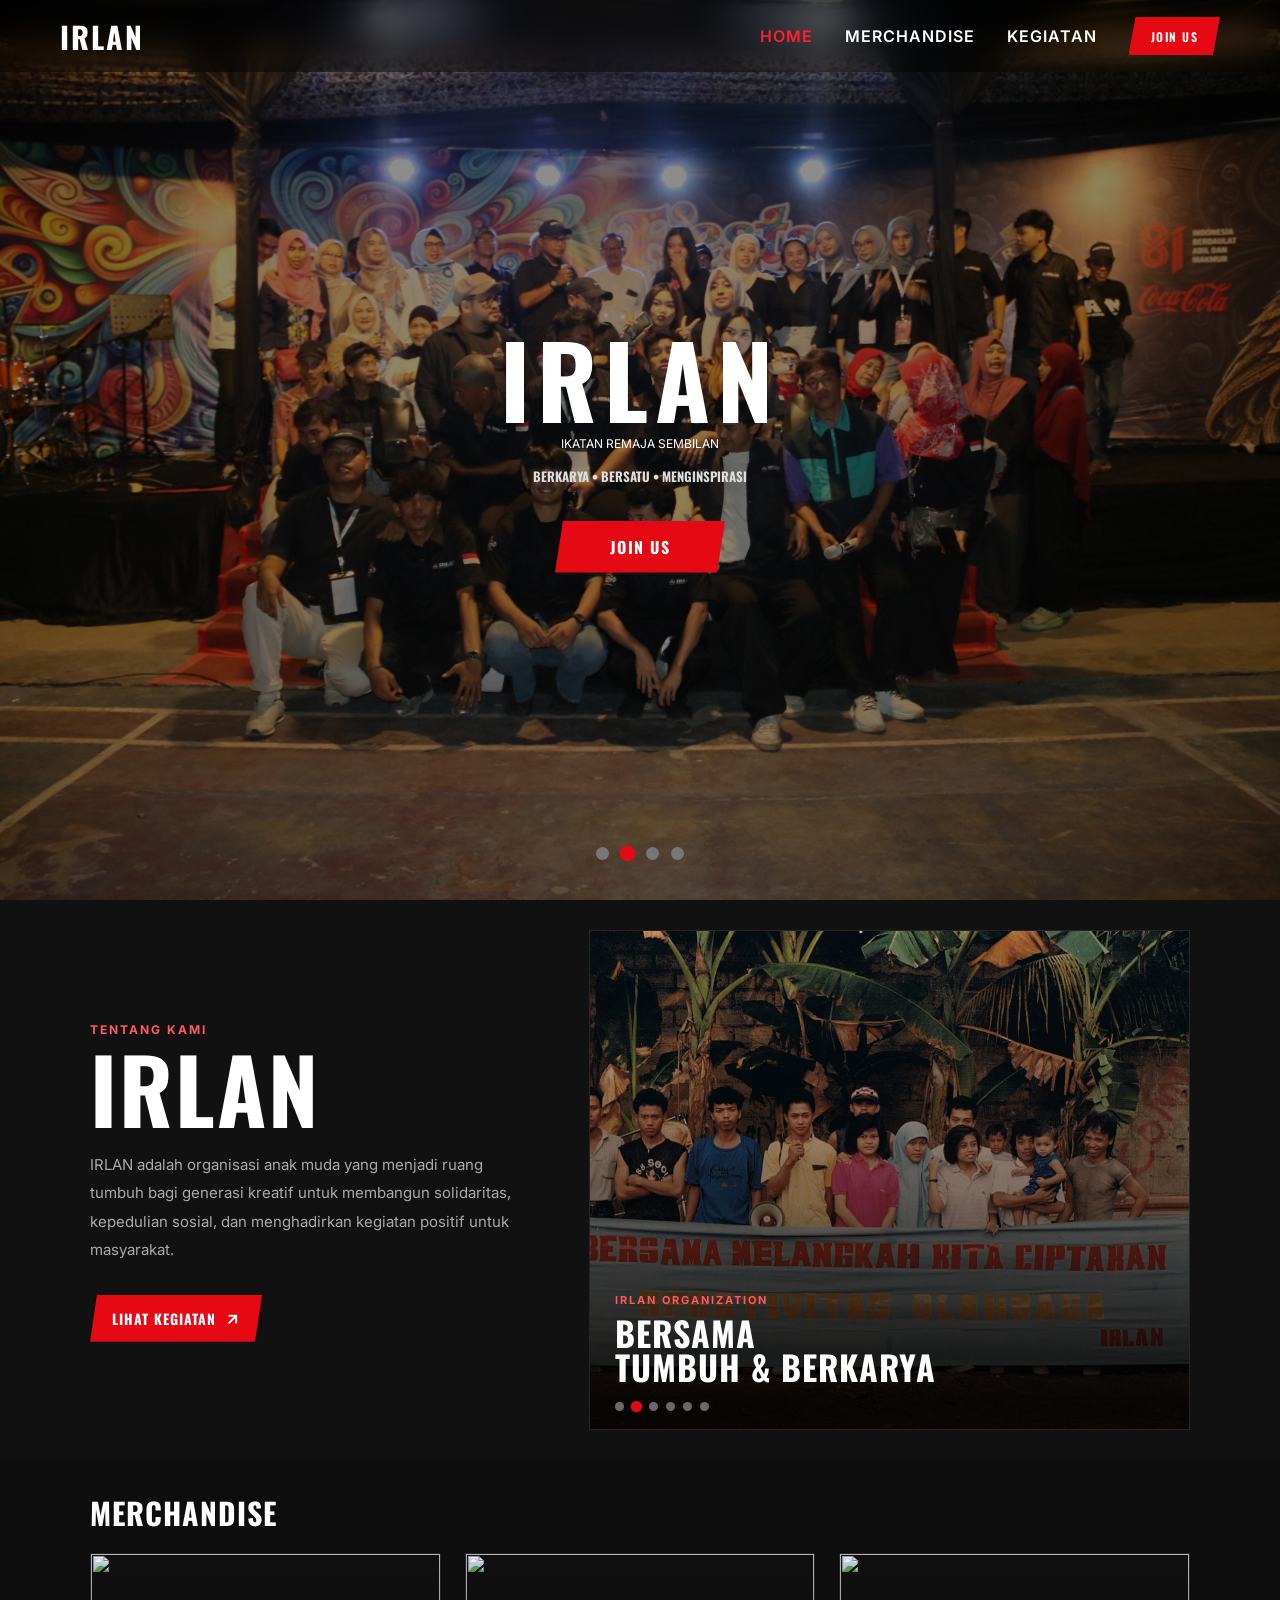
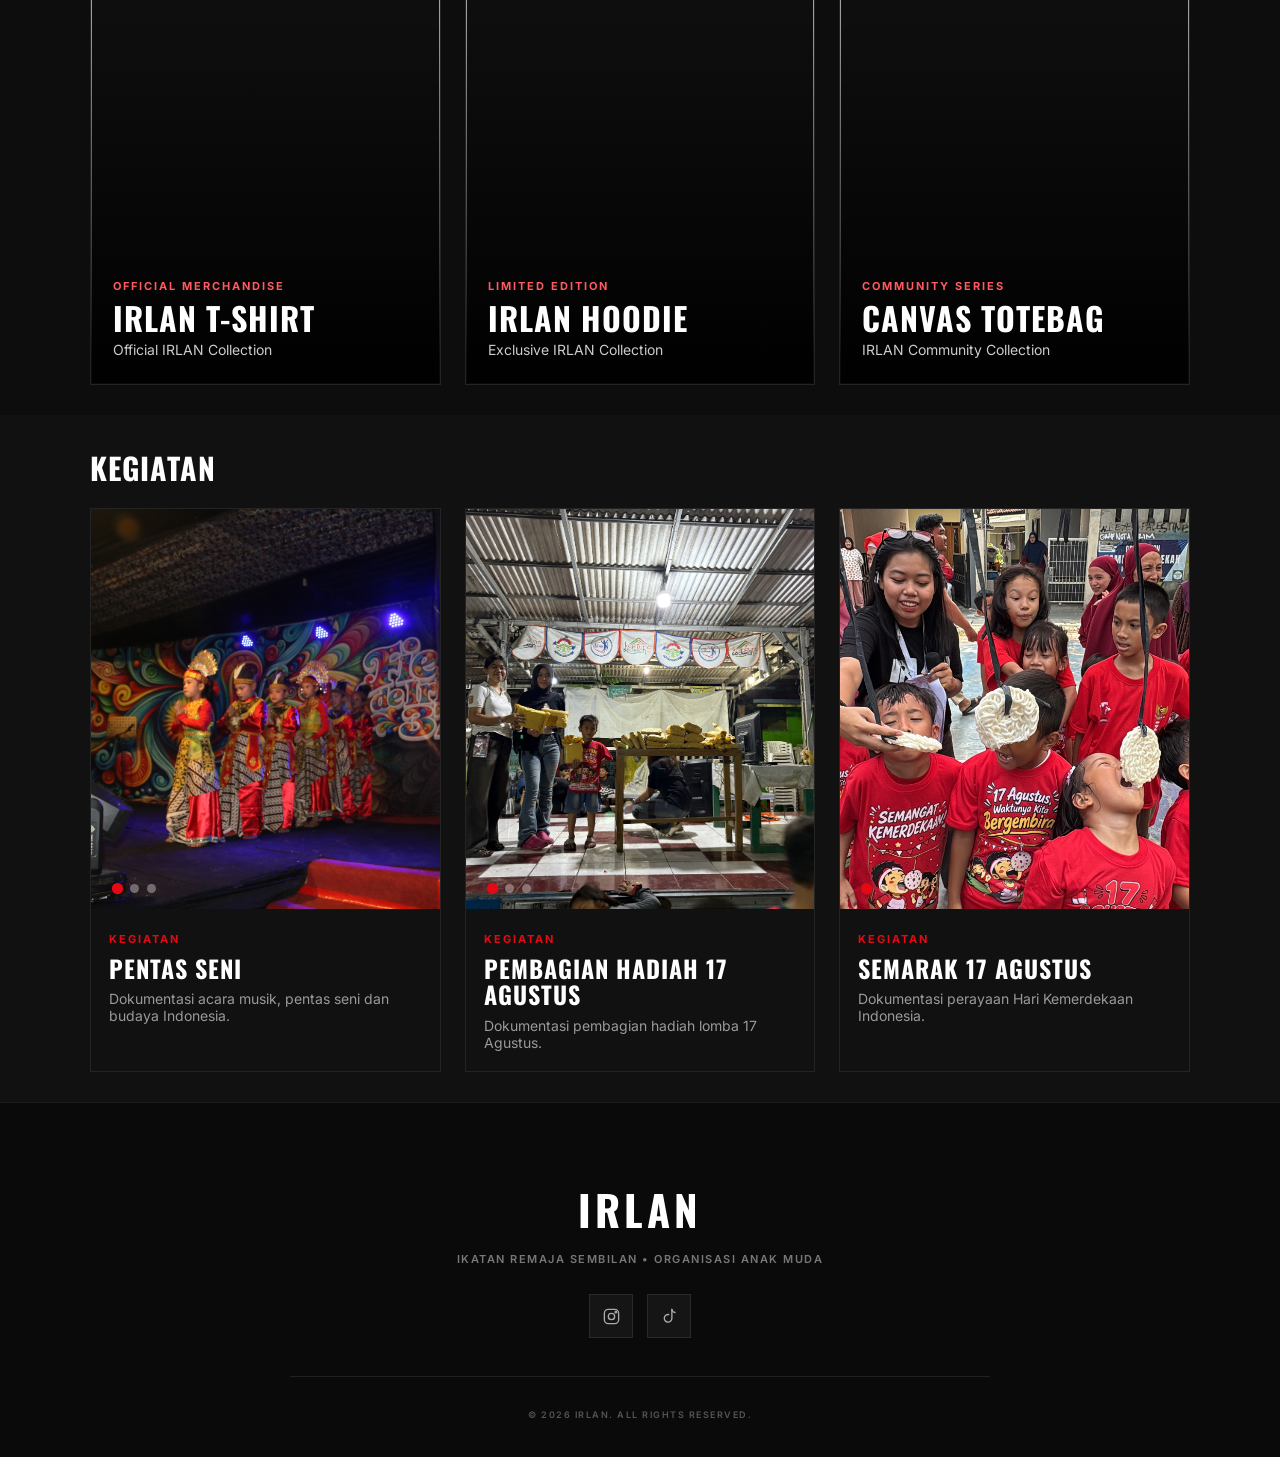
==== activity/index.html @ 1782b171 "html" ====
<!DOCTYPE html>
<html lang="id">

<head>
    <meta charset="UTF-8">
    <meta name="viewport" content="width=device-width, initial-scale=1.0">
    <title>IRLAN | Ikatan Remaja Sembilan</title>
    <link
        href="https://fonts.googleapis.com/css2?family=Oswald:wght@400;500;600;700&family=Inter:wght@300;400;500;600&display=swap"
        rel="stylesheet">
    <link rel="stylesheet" href="https://irlan-organization.github.io/org/assets/css/style.css">
</head>

<body>

    <header>
        <nav class="nav">
            <h2 class="logo">IRLAN</h2>
            <ul class="menu" id="menu">
                <li><a href="https://irlan-organization.github.io/org/home/" id="active">HOME</a></li>
                <li><a href="#merchandise">MERCHANDISE</a></li>
                <li><a href="https://irlan-organization.github.io/org/activity/">KEGIATAN</a></li>
                <li class="nav-join">
                    <a href="https://irlan-organization.github.io/org/form/">JOIN US</a>
                </li>
            </ul>
            <button class="hamburger" id="hamburger" aria-label="Menu">
                ☰
            </button>
        </nav>
    </header>

    <!-- HERO -->

    <section class="hero" id="home">
        <div class="slides">
            <div class="slide active"
                style="background-image:url('https://irlan-organization.github.io/org/assets/anggota/IMG_0138.JPG')">
            </div>
            <div class="slide"
                style="background-image:url('https://irlan-organization.github.io/org/assets/anggota/IMG_0139.JPG')">
            </div>
            <div class="slide"
                style="background-image:url('https://irlan-organization.github.io/org/assets/anggota/IMG_0140.JPG')">
            </div>
            <div class="slide"
                style="background-image:url('https://irlan-organization.github.io/org/assets/anggota/IMG_0142.JPG')">
            </div>
        </div>

        <div class="hero-overlay">
            <h1>IRLAN</h1>
            <span class="badge">IKATAN REMAJA SEMBILAN</span>
            <p>
                BERKARYA • BERSATU • MENGINSPIRASI
            </p>
            <a href="https://irlan-organization.github.io/org/form/" class="btn">
                JOIN US
            </a>
            <div class="dots">
                <span class="dot active"></span>
                <span class="dot"></span>
                <span class="dot"></span>
                <span class="dot"></span>
            </div>
        </div>
    </section>

    <!-- ABOUT -->

    <section class="about">
        <div class="container about-grid">
            <!-- TEXT -->
            <div class="about-text">
                <span class="section-tag">
                    TENTANG KAMI
                </span>
                <h2>
                    IRLAN
                </h2>
                <p>
                    IRLAN adalah organisasi anak muda yang menjadi ruang tumbuh
                    bagi generasi kreatif untuk membangun solidaritas,
                    kepedulian sosial, dan menghadirkan kegiatan positif
                    untuk masyarakat.
                </p>
                <a href="#activity" class="about-btn">
                    LIHAT KEGIATAN
                    <span>↗</span>
                </a>
            </div>

            <!-- FOTO -->
            <div class="about-slider">
                <img src="https://irlan-organization.github.io/org/assets/anggota/34.jpg" class="about-photo active">
                <img src="https://irlan-organization.github.io/org/assets/anggota/70.JPG" class="about-photo">
                <img src="https://irlan-organization.github.io/org/assets/anggota/37.JPG" class="about-photo">
                <img src="https://irlan-organization.github.io/org/assets/anggota/111.JPG" class="about-photo">
                <img src="https://irlan-organization.github.io/org/assets/anggota/15.JPG" class="about-photo">
                <img src="https://irlan-organization.github.io/org/assets/anggota/7.JPG" class="about-photo">
                <div class="about-overlay"></div>
                <div class="about-info">
                    <span>
                        IRLAN ORGANIZATION
                    </span>
                    <h3>
                        Bersama<br>
                        Tumbuh & Berkarya
                    </h3>
                </div>
                <div class="about-dots">
                    <span class="about-dot active"></span>
                    <span class="about-dot"></span>
                    <span class="about-dot"></span>
                    <span class="about-dot"></span>
                    <span class="about-dot"></span>
                    <span class="about-dot"></span>
                </div>
            </div>
        </div>
    </section>

    <!-- MERCHANDISE -->

    <section class="merchandise" id="merchandise">
        <div class="container">
            <h2>Merchandise</h2>
            <div class="merch-grid">
                <!-- T-SHIRT -->
                <div class="merch-card">
                    <div class="merch-image">
                        <img src="assets/merchandise/HARDCORE TODAY 001 (T-SHIRT).jpg">
                        <div class="merch-overlay"></div>
                        <div class="merch-info">
                            <span>OFFICIAL MERCHANDISE</span>
                            <h3>IRLAN T-Shirt</h3>
                            <p>Official IRLAN Collection</p>
                        </div>
                    </div>
                </div>

                <!-- HOODIE -->
                <div class="merch-card">
                    <div class="merch-image">
                        <img src="assets/merch2.jpg">
                        <div class="merch-overlay"></div>
                        <div class="merch-info">
                            <span>LIMITED EDITION</span>
                            <h3>IRLAN Hoodie</h3>
                            <p>Exclusive IRLAN Collection</p>
                        </div>
                    </div>
                </div>

                <!-- TOTEBAG -->
                <div class="merch-card">
                    <div class="merch-image">
                        <img src="assets/merch3.jpg">
                        <div class="merch-overlay"></div>
                        <div class="merch-info">
                            <span>COMMUNITY SERIES</span>
                            <h3>Canvas Totebag</h3>
                            <p>IRLAN Community Collection</p>
                        </div>
                    </div>
                </div>
            </div>
        </div>
    </section>

    <!-- KEGIATAN -->

    <section id="activity" class="activity">
        <div class="container">
            <h2>Kegiatan</h2>
            <div class="cards">
                <!-- PENTAS SENI -->
                <div class="activity-card activity-item">
                    <div class="activity-slider">
                        <img src="https://irlan-organization.github.io/org/assets/kegiatan/pentas-seni/IMG_0026.JPG"
                            class="activity-photo active">
                        <img src="https://irlan-organization.github.io/org/assets/kegiatan/pentas-seni/IMG_0032.JPG"
                            class="activity-photo" loading="lazy">
                        <img src="https://irlan-organization.github.io/org/assets/kegiatan/pentas-seni/IMG_0035.JPG"
                            class="activity-photo" loading="lazy">
                        <div class="activity-dots">
                            <span class="activity-dot active"></span>
                            <span class="activity-dot"></span>
                            <span class="activity-dot"></span>
                        </div>
                    </div>

                    <!-- INFO DI LUAR ACTIVITY-SLIDER -->
                    <div class="activity-info">
                        <span class="activity-category">KEGIATAN</span>
                        <h3>Pentas Seni</h3>
                        <p>Dokumentasi acara musik, pentas seni dan budaya Indonesia.</p>
                    </div>
                </div>


                <!-- PEMBAGIAN HADIAH 17 AGUSTUS -->
                <div class="activity-card activity-item">
                    <div class="activity-slider">
                        <img src="https://irlan-organization.github.io/org/assets/kegiatan/17-agustus/IMG_1781.JPG"
                            class="activity-photo active">
                        <img src="https://irlan-organization.github.io/org/assets/kegiatan/17-agustus/IMG_1794.JPG"
                            class="activity-photo" loading="lazy">
                        <img src="https://irlan-organization.github.io/org/assets/kegiatan/17-agustus/IMG_1793.JPG"
                            class="activity-photo" loading="lazy">
                        <div class="activity-dots">
                            <span class="activity-dot active"></span>
                            <span class="activity-dot"></span>
                            <span class="activity-dot"></span>
                        </div>
                    </div>

                    <!-- INFO DI LUAR ACTIVITY-SLIDER -->
                    <div class="activity-info">
                        <span class="activity-category">KEGIATAN</span>
                        <h3>Pembagian Hadiah 17 Agustus</h3>
                        <p>Dokumentasi pembagian hadiah lomba 17 Agustus.</p>
                    </div>
                </div>


                <!-- SEMARAK 17 AGUSTUS -->
                <div class="activity-card activity-item">
                    <div class="activity-slider">
                        <img src="https://irlan-organization.github.io/org/assets/kegiatan/17-agustus/IMG_1621.JPG"
                            class="activity-photo active">
                        <img src="https://irlan-organization.github.io/org/assets/kegiatan/17-agustus/IMG_1635.JPG"
                            class="activity-photo" loading="lazy">
                        <img src="https://irlan-organization.github.io/org/assets/kegiatan/17-agustus/IMG_1679.JPG"
                            class="activity-photo" loading="lazy">
                        <div class="activity-dots">
                            <span class="activity-dot active"></span>
                            <span class="activity-dot"></span>
                            <span class="activity-dot"></span>
                        </div>
                    </div>

                    <!-- INFO DI LUAR ACTIVITY-SLIDER -->
                    <div class="activity-info">
                        <span class="activity-category">KEGIATAN</span>
                        <h3>Semarak 17 Agustus</h3>
                        <p>Dokumentasi perayaan Hari Kemerdekaan Indonesia.</p>
                    </div>
                </div>
            </div>
        </div>
    </section>

    <footer class="site-footer">
        <div class="footer-content">
            <h2>IRLAN</h2>
            <p>
                IKATAN REMAJA SEMBILAN • ORGANISASI ANAK MUDA
            </p>
            <div class="social-links">
                <a href="https://instagram.com/irlan09_" target="_blank" rel="noopener noreferrer"
                    aria-label="Instagram IRLAN">
                    <svg viewBox="0 0 24 24" aria-hidden="true">
                        <rect x="3" y="3" width="18" height="18" rx="5"></rect>
                        <circle cx="12" cy="12" r="4"></circle>
                        <circle cx="17.5" cy="6.5" r="1"></circle>
                    </svg>
                </a>
                <a href="https://tiktok.com/@USERNAME_IRLAN" target="_blank" rel="noopener noreferrer"
                    aria-label="TikTok IRLAN">
                    <svg viewBox="0 0 24 24" aria-hidden="true">
                        <path d="M15 3v11.2a4.8 4.8 0 1 1-4-4.7"></path>
                        <path d="M15 3c.5 2.3 2 3.8 4 4"></path>
                    </svg>
                </a>
            </div>
            <div class="footer-line"></div>
            <small>
                © 2026 IRLAN. ALL RIGHTS RESERVED.
            </small>
        </div>
    </footer>

    <script src="https://irlan-organization.github.io/org/assets/js/script.js"></script>

</body>

</html>
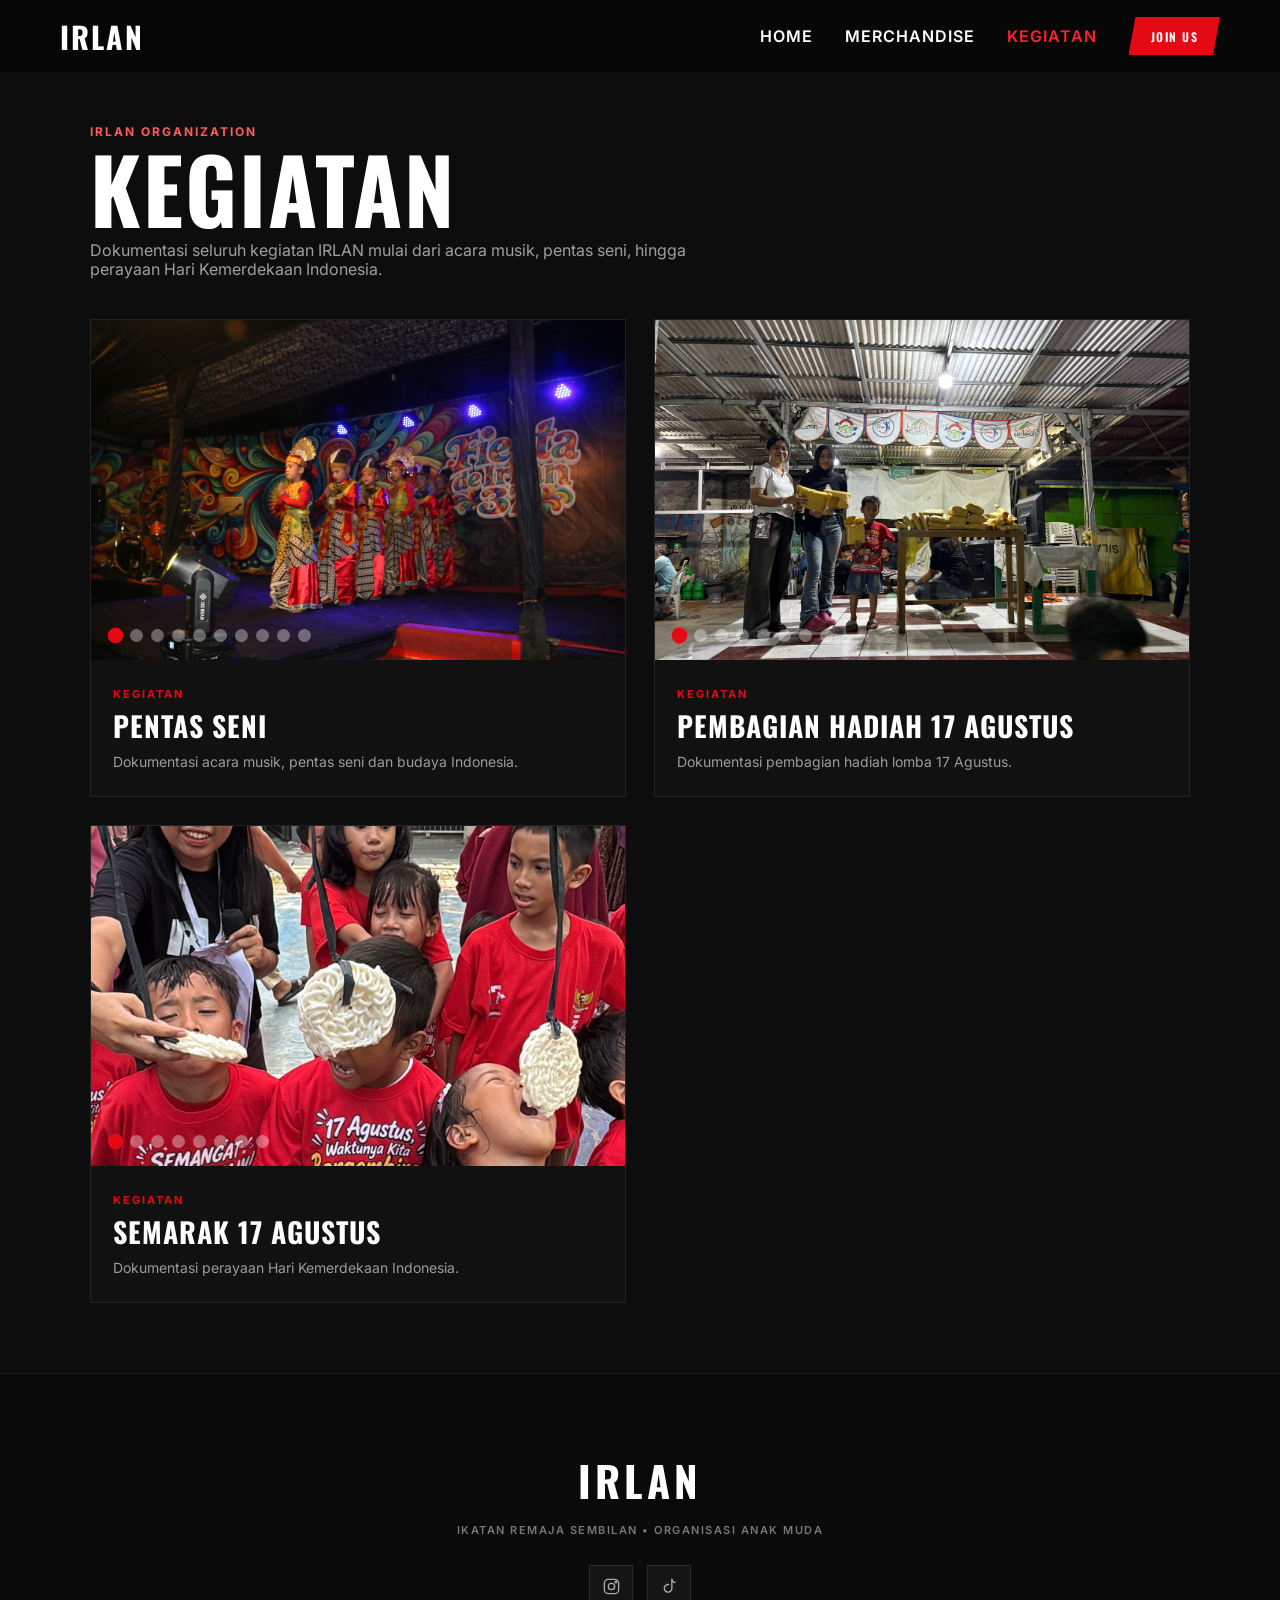
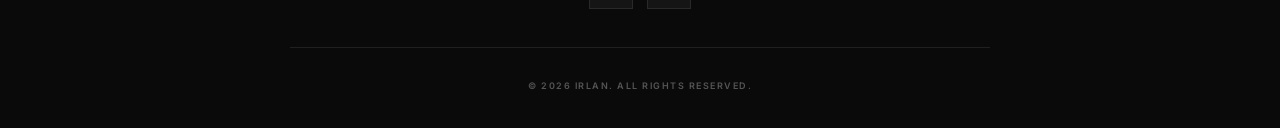
==== commit 66c25e2e: "act" ====
--- a/activity/index.html
+++ b/activity/index.html
@@ -8,7 +8,7 @@
     <link
         href="https://fonts.googleapis.com/css2?family=Oswald:wght@400;500;600;700&family=Inter:wght@300;400;500;600&display=swap"
         rel="stylesheet">
-    <link rel="stylesheet" href="https://irlan-organization.github.io/org/assets/css/style.css">
+    <link rel="stylesheet" href="https://irlan-organization.github.io/org/activity/css/style.css">
 </head>
 
 <body>
@@ -17,9 +17,9 @@
         <nav class="nav">
             <h2 class="logo">IRLAN</h2>
             <ul class="menu" id="menu">
-                <li><a href="https://irlan-organization.github.io/org/home/" id="active">HOME</a></li>
+                <li><a href="https://irlan-organization.github.io/org/home/">HOME</a></li>
                 <li><a href="#merchandise">MERCHANDISE</a></li>
-                <li><a href="https://irlan-organization.github.io/org/activity/">KEGIATAN</a></li>
+                <li><a href="https://irlan-organization.github.io/org/activity/" id="active">KEGIATAN</a></li>
                 <li class="nav-join">
                     <a href="https://irlan-organization.github.io/org/form/">JOIN US</a>
                 </li>
@@ -30,152 +30,17 @@
         </nav>
     </header>
 
-    <!-- HERO -->
-
-    <section class="hero" id="home">
-        <div class="slides">
-            <div class="slide active"
-                style="background-image:url('https://irlan-organization.github.io/org/assets/anggota/IMG_0138.JPG')">
+    <section class="activity-page">
+        <div class="container">
+            <div class="page-title">
+                <span>IRLAN ORGANIZATION</span>
+                <h1>KEGIATAN</h1>
+                <p>Dokumentasi seluruh kegiatan IRLAN mulai dari acara musik, pentas seni, hingga perayaan Hari
+                    Kemerdekaan Indonesia.</p>
             </div>
-            <div class="slide"
-                style="background-image:url('https://irlan-organization.github.io/org/assets/anggota/IMG_0139.JPG')">
-            </div>
-            <div class="slide"
-                style="background-image:url('https://irlan-organization.github.io/org/assets/anggota/IMG_0140.JPG')">
-            </div>
-            <div class="slide"
-                style="background-image:url('https://irlan-organization.github.io/org/assets/anggota/IMG_0142.JPG')">
-            </div>
-        </div>
-
-        <div class="hero-overlay">
-            <h1>IRLAN</h1>
-            <span class="badge">IKATAN REMAJA SEMBILAN</span>
-            <p>
-                BERKARYA • BERSATU • MENGINSPIRASI
-            </p>
-            <a href="https://irlan-organization.github.io/org/form/" class="btn">
-                JOIN US
-            </a>
-            <div class="dots">
-                <span class="dot active"></span>
-                <span class="dot"></span>
-                <span class="dot"></span>
-                <span class="dot"></span>
-            </div>
-        </div>
-    </section>
-
-    <!-- ABOUT -->
-
-    <section class="about">
-        <div class="container about-grid">
-            <!-- TEXT -->
-            <div class="about-text">
-                <span class="section-tag">
-                    TENTANG KAMI
-                </span>
-                <h2>
-                    IRLAN
-                </h2>
-                <p>
-                    IRLAN adalah organisasi anak muda yang menjadi ruang tumbuh
-                    bagi generasi kreatif untuk membangun solidaritas,
-                    kepedulian sosial, dan menghadirkan kegiatan positif
-                    untuk masyarakat.
-                </p>
-                <a href="#activity" class="about-btn">
-                    LIHAT KEGIATAN
-                    <span>↗</span>
-                </a>
-            </div>
-
-            <!-- FOTO -->
-            <div class="about-slider">
-                <img src="https://irlan-organization.github.io/org/assets/anggota/34.jpg" class="about-photo active">
-                <img src="https://irlan-organization.github.io/org/assets/anggota/70.JPG" class="about-photo">
-                <img src="https://irlan-organization.github.io/org/assets/anggota/37.JPG" class="about-photo">
-                <img src="https://irlan-organization.github.io/org/assets/anggota/111.JPG" class="about-photo">
-                <img src="https://irlan-organization.github.io/org/assets/anggota/15.JPG" class="about-photo">
-                <img src="https://irlan-organization.github.io/org/assets/anggota/7.JPG" class="about-photo">
-                <div class="about-overlay"></div>
-                <div class="about-info">
-                    <span>
-                        IRLAN ORGANIZATION
-                    </span>
-                    <h3>
-                        Bersama<br>
-                        Tumbuh & Berkarya
-                    </h3>
-                </div>
-                <div class="about-dots">
-                    <span class="about-dot active"></span>
-                    <span class="about-dot"></span>
-                    <span class="about-dot"></span>
-                    <span class="about-dot"></span>
-                    <span class="about-dot"></span>
-                    <span class="about-dot"></span>
-                </div>
-            </div>
-        </div>
-    </section>
-
-    <!-- MERCHANDISE -->
-
-    <section class="merchandise" id="merchandise">
-        <div class="container">
-            <h2>Merchandise</h2>
-            <div class="merch-grid">
-                <!-- T-SHIRT -->
-                <div class="merch-card">
-                    <div class="merch-image">
-                        <img src="assets/merchandise/HARDCORE TODAY 001 (T-SHIRT).jpg">
-                        <div class="merch-overlay"></div>
-                        <div class="merch-info">
-                            <span>OFFICIAL MERCHANDISE</span>
-                            <h3>IRLAN T-Shirt</h3>
-                            <p>Official IRLAN Collection</p>
-                        </div>
-                    </div>
-                </div>
-
-                <!-- HOODIE -->
-                <div class="merch-card">
-                    <div class="merch-image">
-                        <img src="assets/merch2.jpg">
-                        <div class="merch-overlay"></div>
-                        <div class="merch-info">
-                            <span>LIMITED EDITION</span>
-                            <h3>IRLAN Hoodie</h3>
-                            <p>Exclusive IRLAN Collection</p>
-                        </div>
-                    </div>
-                </div>
-
-                <!-- TOTEBAG -->
-                <div class="merch-card">
-                    <div class="merch-image">
-                        <img src="assets/merch3.jpg">
-                        <div class="merch-overlay"></div>
-                        <div class="merch-info">
-                            <span>COMMUNITY SERIES</span>
-                            <h3>Canvas Totebag</h3>
-                            <p>IRLAN Community Collection</p>
-                        </div>
-                    </div>
-                </div>
-            </div>
-        </div>
-    </section>
-
-    <!-- KEGIATAN -->
-
-    <section id="activity" class="activity">
-        <div class="container">
-            <h2>Kegiatan</h2>
-            <div class="cards">
+            <div class="activity-grid">
                 <!-- PENTAS SENI -->
-                <div class="activity-card activity-item">
+                <article class="activity-card">
                     <div class="activity-slider">
                         <img src="https://irlan-organization.github.io/org/assets/kegiatan/pentas-seni/IMG_0026.JPG"
                             class="activity-photo active">
@@ -183,24 +48,42 @@
                             class="activity-photo" loading="lazy">
                         <img src="https://irlan-organization.github.io/org/assets/kegiatan/pentas-seni/IMG_0035.JPG"
                             class="activity-photo" loading="lazy">
+                        <img src="https://irlan-organization.github.io/org/assets/kegiatan/pentas-seni/IMG_0037.JPG"
+                            class="activity-photo" loading="lazy">
+                        <img src="https://irlan-organization.github.io/org/assets/kegiatan/pentas-seni/IMG_0122.JPG"
+                            class="activity-photo" loading="lazy">
+                        <img src="https://irlan-organization.github.io/org/assets/kegiatan/pentas-seni/IMG_0046.JPG"
+                            class="activity-photo" loading="lazy">
+                        <img src="https://irlan-organization.github.io/org/assets/kegiatan/pentas-seni/IMG_0073.JPG"
+                            class="activity-photo" loading="lazy">
+                        <img src="https://irlan-organization.github.io/org/assets/kegiatan/pentas-seni/IMG_0135.JPG"
+                            class="activity-photo" loading="lazy">
+                        <img src="https://irlan-organization.github.io/org/assets/kegiatan/pentas-seni/IMG_0169.JPG"
+                            class="activity-photo" loading="lazy">
+                        <img src="https://irlan-organization.github.io/org/assets/kegiatan/pentas-seni/IMG_0173.JPG"
+                            class="activity-photo" loading="lazy">
                         <div class="activity-dots">
                             <span class="activity-dot active"></span>
                             <span class="activity-dot"></span>
                             <span class="activity-dot"></span>
+                            <span class="activity-dot"></span>
+                            <span class="activity-dot"></span>
+                            <span class="activity-dot"></span>
+                            <span class="activity-dot"></span>
+                            <span class="activity-dot"></span>
+                            <span class="activity-dot"></span>
+                            <span class="activity-dot"></span>
                         </div>
                     </div>
-
-                    <!-- INFO DI LUAR ACTIVITY-SLIDER -->
                     <div class="activity-info">
                         <span class="activity-category">KEGIATAN</span>
                         <h3>Pentas Seni</h3>
                         <p>Dokumentasi acara musik, pentas seni dan budaya Indonesia.</p>
                     </div>
-                </div>
+                </article>
 
-
-                <!-- PEMBAGIAN HADIAH 17 AGUSTUS -->
-                <div class="activity-card activity-item">
+                <!-- PEMBAGIAN HADIAH -->
+                <article class="activity-card">
                     <div class="activity-slider">
                         <img src="https://irlan-organization.github.io/org/assets/kegiatan/17-agustus/IMG_1781.JPG"
                             class="activity-photo active">
@@ -208,24 +91,36 @@
                             class="activity-photo" loading="lazy">
                         <img src="https://irlan-organization.github.io/org/assets/kegiatan/17-agustus/IMG_1793.JPG"
                             class="activity-photo" loading="lazy">
+                        <img src="https://irlan-organization.github.io/org/assets/kegiatan/17-agustus/IMG_1810.JPG"
+                            class="activity-photo" loading="lazy">
+                        <img src="https://irlan-organization.github.io/org/assets/kegiatan/17-agustus/IMG_1801.JPG"
+                            class="activity-photo" loading="lazy">
+                        <img src="https://irlan-organization.github.io/org/assets/kegiatan/17-agustus/IMG_1796.JPG"
+                            class="activity-photo" loading="lazy">
+                        <img src="https://irlan-organization.github.io/org/assets/kegiatan/17-agustus/IMG_1812.JPG"
+                            class="activity-photo" loading="lazy">
+                        <img src="https://irlan-organization.github.io/org/assets/kegiatan/17-agustus/IMG_1814.JPG"
+                            class="activity-photo" loading="lazy">
                         <div class="activity-dots">
                             <span class="activity-dot active"></span>
                             <span class="activity-dot"></span>
                             <span class="activity-dot"></span>
+                            <span class="activity-dot"></span>
+                            <span class="activity-dot"></span>
+                            <span class="activity-dot"></span>
+                            <span class="activity-dot"></span>
+                            <span class="activity-dot"></span>
                         </div>
                     </div>
-
-                    <!-- INFO DI LUAR ACTIVITY-SLIDER -->
                     <div class="activity-info">
                         <span class="activity-category">KEGIATAN</span>
                         <h3>Pembagian Hadiah 17 Agustus</h3>
                         <p>Dokumentasi pembagian hadiah lomba 17 Agustus.</p>
                     </div>
-                </div>
+                </article>
 
-
-                <!-- SEMARAK 17 AGUSTUS -->
-                <div class="activity-card activity-item">
+                <!-- SEMARAK -->
+                <article class="activity-card">
                     <div class="activity-slider">
                         <img src="https://irlan-organization.github.io/org/assets/kegiatan/17-agustus/IMG_1621.JPG"
                             class="activity-photo active">
@@ -233,20 +128,33 @@
                             class="activity-photo" loading="lazy">
                         <img src="https://irlan-organization.github.io/org/assets/kegiatan/17-agustus/IMG_1679.JPG"
                             class="activity-photo" loading="lazy">
+                        <img src="https://irlan-organization.github.io/org/assets/kegiatan/17-agustus/IMG_1680.JPG"
+                            class="activity-photo" loading="lazy">
+                        <img src="https://irlan-organization.github.io/org/assets/kegiatan/17-agustus/IMG_1722.JPG"
+                            class="activity-photo" loading="lazy">
+                        <img src="https://irlan-organization.github.io/org/assets/kegiatan/17-agustus/IMG_1727.JPG"
+                            class="activity-photo" loading="lazy">
+                        <img src="https://irlan-organization.github.io/org/assets/kegiatan/17-agustus/IMG_1755.JPG"
+                            class="activity-photo" loading="lazy">
+                        <img src="https://irlan-organization.github.io/org/assets/kegiatan/17-agustus/IMG_1739.JPG"
+                            class="activity-photo" loading="lazy">
                         <div class="activity-dots">
                             <span class="activity-dot active"></span>
                             <span class="activity-dot"></span>
                             <span class="activity-dot"></span>
+                            <span class="activity-dot"></span>
+                            <span class="activity-dot"></span>
+                            <span class="activity-dot"></span>
+                            <span class="activity-dot"></span>
+                            <span class="activity-dot"></span>
                         </div>
                     </div>
-
-                    <!-- INFO DI LUAR ACTIVITY-SLIDER -->
                     <div class="activity-info">
                         <span class="activity-category">KEGIATAN</span>
                         <h3>Semarak 17 Agustus</h3>
                         <p>Dokumentasi perayaan Hari Kemerdekaan Indonesia.</p>
                     </div>
-                </div>
+                </article>
             </div>
         </div>
     </section>
@@ -281,7 +189,7 @@
         </div>
     </footer>
 
-    <script src="https://irlan-organization.github.io/org/assets/js/script.js"></script>
+    <script src="https://irlan-organization.github.io/org/activity/js/script.js"></script>
 
 </body>
 
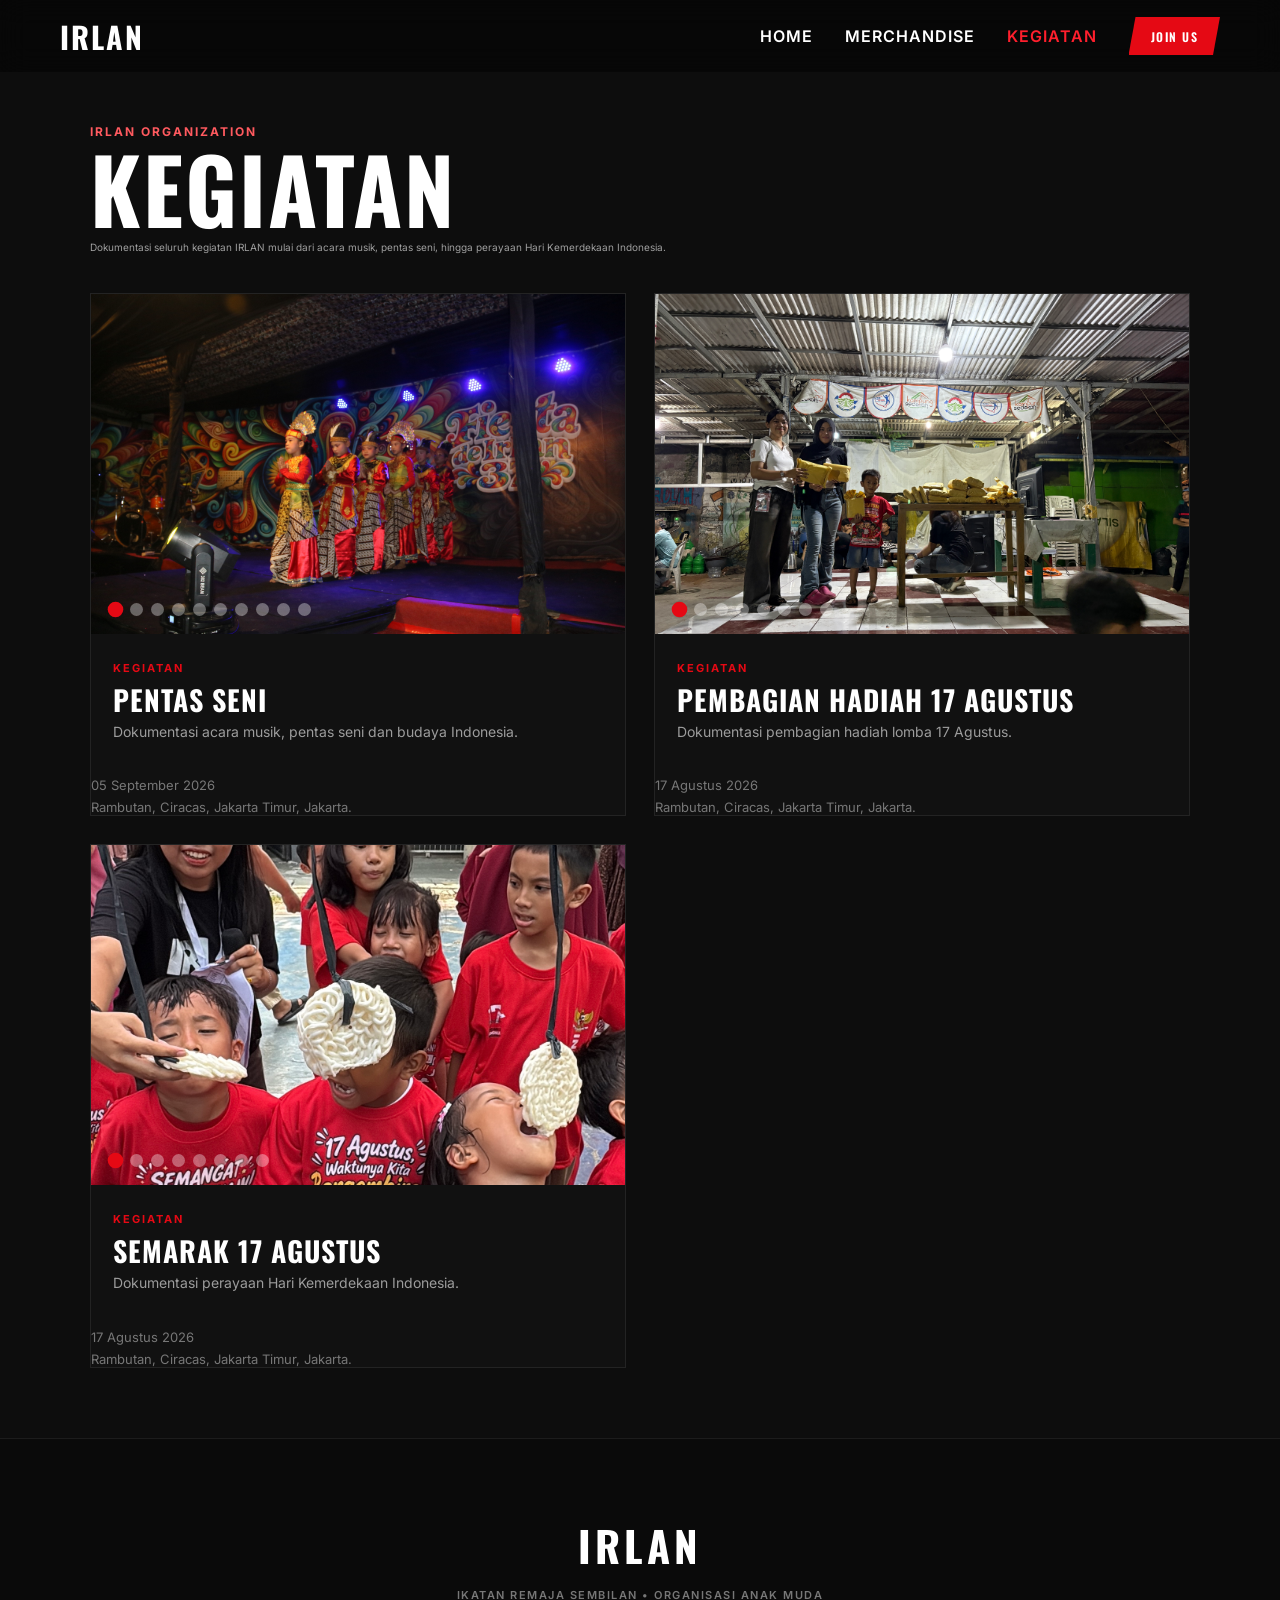
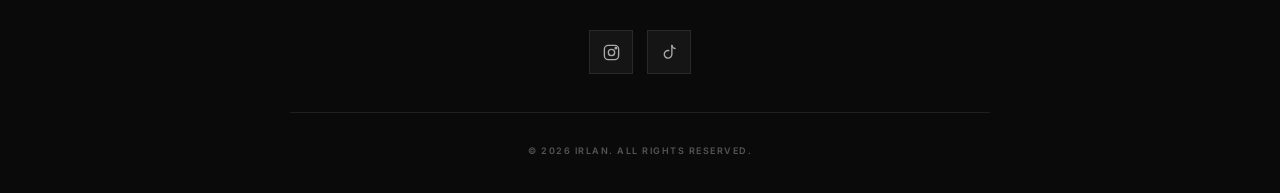
==== commit bf183031: "html" ====
--- a/activity/index.html
+++ b/activity/index.html
@@ -80,6 +80,10 @@
                         <h3>Pentas Seni</h3>
                         <p>Dokumentasi acara musik, pentas seni dan budaya Indonesia.</p>
                     </div>
+                    <div class="activity-meta">
+                        <span>05 September 2026</span>
+                        <span>Rambutan, Ciracas, Jakarta Timur, Jakarta.</span>
+                    </div>
                 </article>
 
                 <!-- PEMBAGIAN HADIAH -->
@@ -117,6 +121,10 @@
                         <h3>Pembagian Hadiah 17 Agustus</h3>
                         <p>Dokumentasi pembagian hadiah lomba 17 Agustus.</p>
                     </div>
+                    <div class="activity-meta">
+                        <span>17 Agustus 2026</span>
+                        <span>Rambutan, Ciracas, Jakarta Timur, Jakarta.</span>
+                    </div>
                 </article>
 
                 <!-- SEMARAK -->
@@ -153,6 +161,10 @@
                         <span class="activity-category">KEGIATAN</span>
                         <h3>Semarak 17 Agustus</h3>
                         <p>Dokumentasi perayaan Hari Kemerdekaan Indonesia.</p>
+                    </div>
+                    <div class="activity-meta">
+                        <span>17 Agustus 2026</span>
+                        <span>Rambutan, Ciracas, Jakarta Timur, Jakarta.</span>
                     </div>
                 </article>
             </div>
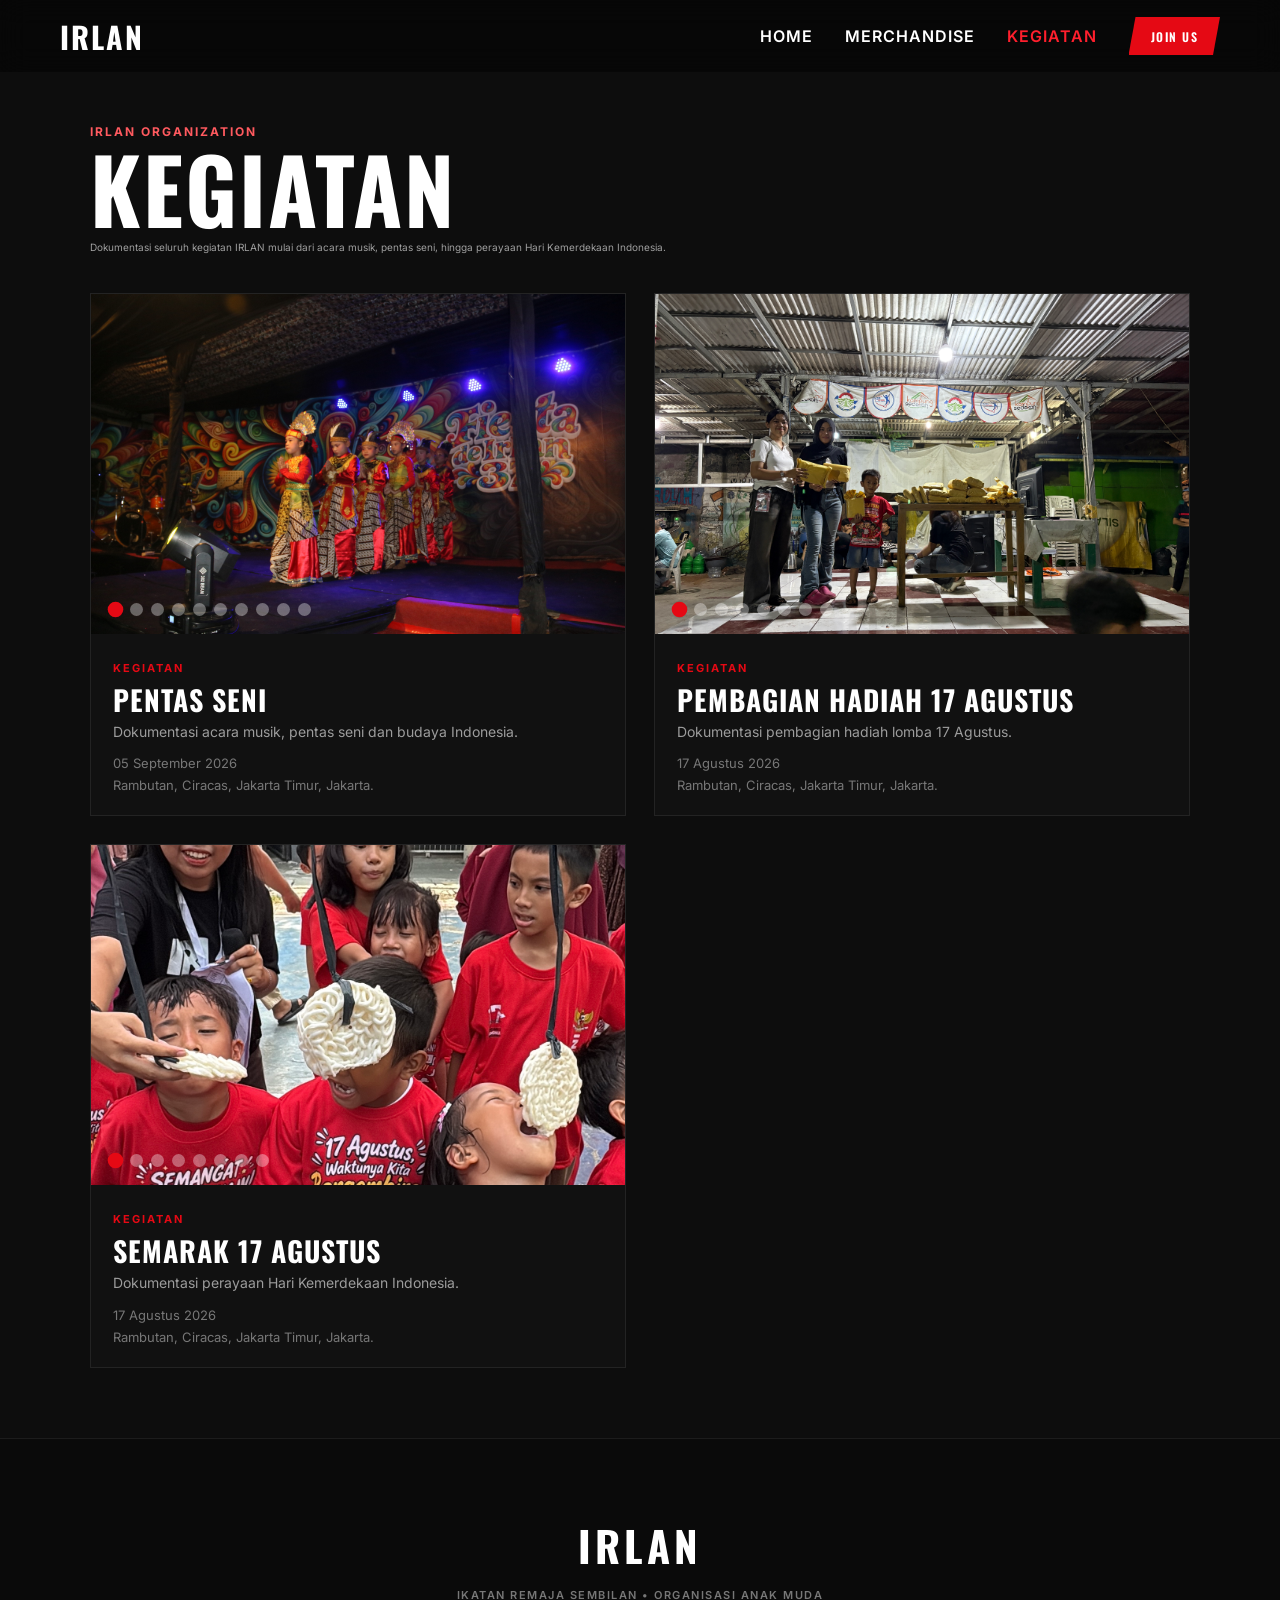
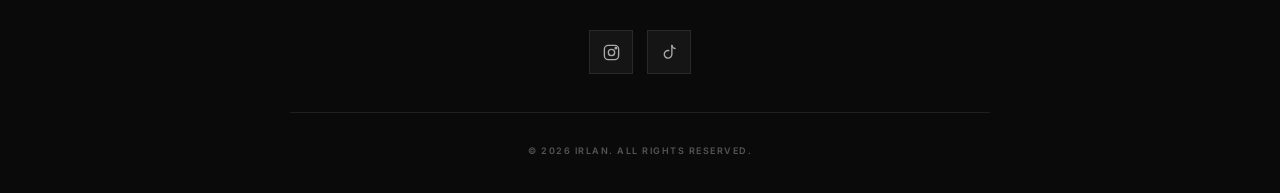
==== commit e0e53d03: "htmlnya" ====
--- a/activity/index.html
+++ b/activity/index.html
@@ -79,10 +79,10 @@
                         <span class="activity-category">KEGIATAN</span>
                         <h3>Pentas Seni</h3>
                         <p>Dokumentasi acara musik, pentas seni dan budaya Indonesia.</p>
-                    </div>
-                    <div class="activity-meta">
-                        <span>05 September 2026</span>
-                        <span>Rambutan, Ciracas, Jakarta Timur, Jakarta.</span>
+                        <div class="activity-meta">
+                            <span>05 September 2026</span>
+                            <span>Rambutan, Ciracas, Jakarta Timur, Jakarta.</span>
+                        </div>
                     </div>
                 </article>
 
@@ -120,10 +120,10 @@
                         <span class="activity-category">KEGIATAN</span>
                         <h3>Pembagian Hadiah 17 Agustus</h3>
                         <p>Dokumentasi pembagian hadiah lomba 17 Agustus.</p>
-                    </div>
-                    <div class="activity-meta">
-                        <span>17 Agustus 2026</span>
-                        <span>Rambutan, Ciracas, Jakarta Timur, Jakarta.</span>
+                        <div class="activity-meta">
+                            <span>17 Agustus 2026</span>
+                            <span>Rambutan, Ciracas, Jakarta Timur, Jakarta.</span>
+                        </div>
                     </div>
                 </article>
 
@@ -161,10 +161,10 @@
                         <span class="activity-category">KEGIATAN</span>
                         <h3>Semarak 17 Agustus</h3>
                         <p>Dokumentasi perayaan Hari Kemerdekaan Indonesia.</p>
-                    </div>
-                    <div class="activity-meta">
-                        <span>17 Agustus 2026</span>
-                        <span>Rambutan, Ciracas, Jakarta Timur, Jakarta.</span>
+                        <div class="activity-meta">
+                            <span>17 Agustus 2026</span>
+                            <span>Rambutan, Ciracas, Jakarta Timur, Jakarta.</span>
+                        </div>
                     </div>
                 </article>
             </div>
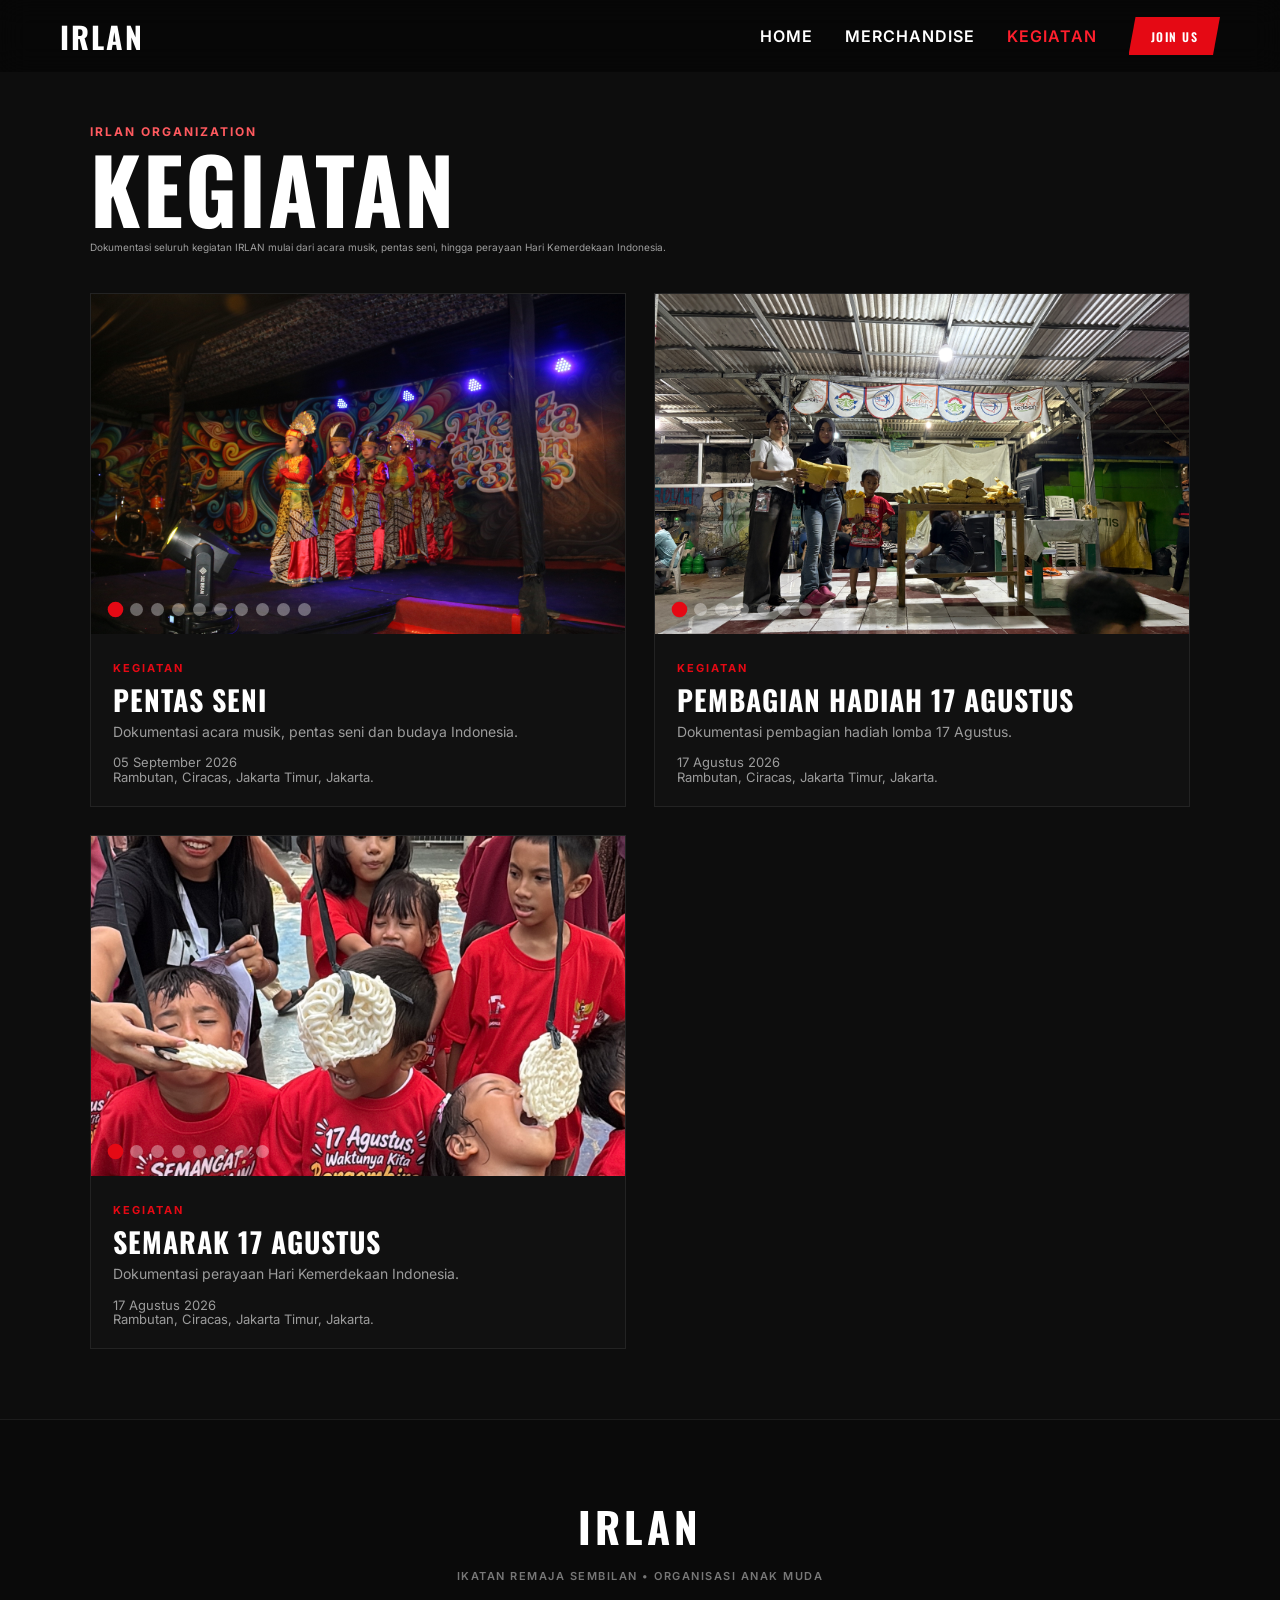
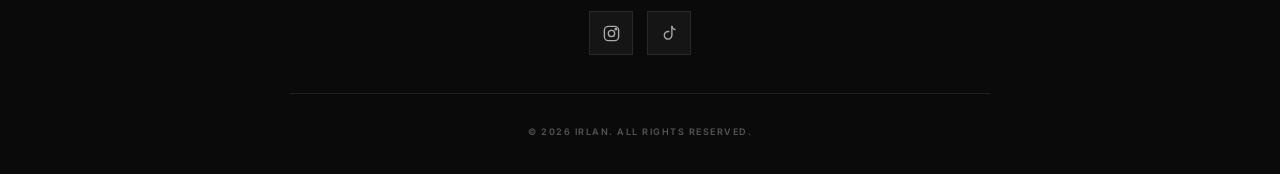
==== commit c34ad3a2: "activity" ====
--- a/activity/index.html
+++ b/activity/index.html
@@ -4,7 +4,7 @@
 <head>
     <meta charset="UTF-8">
     <meta name="viewport" content="width=device-width, initial-scale=1.0">
-    <title>IRLAN | Ikatan Remaja Sembilan</title>
+    <title>IRLAN | Activity</title>
     <link
         href="https://fonts.googleapis.com/css2?family=Oswald:wght@400;500;600;700&family=Inter:wght@300;400;500;600&display=swap"
         rel="stylesheet">
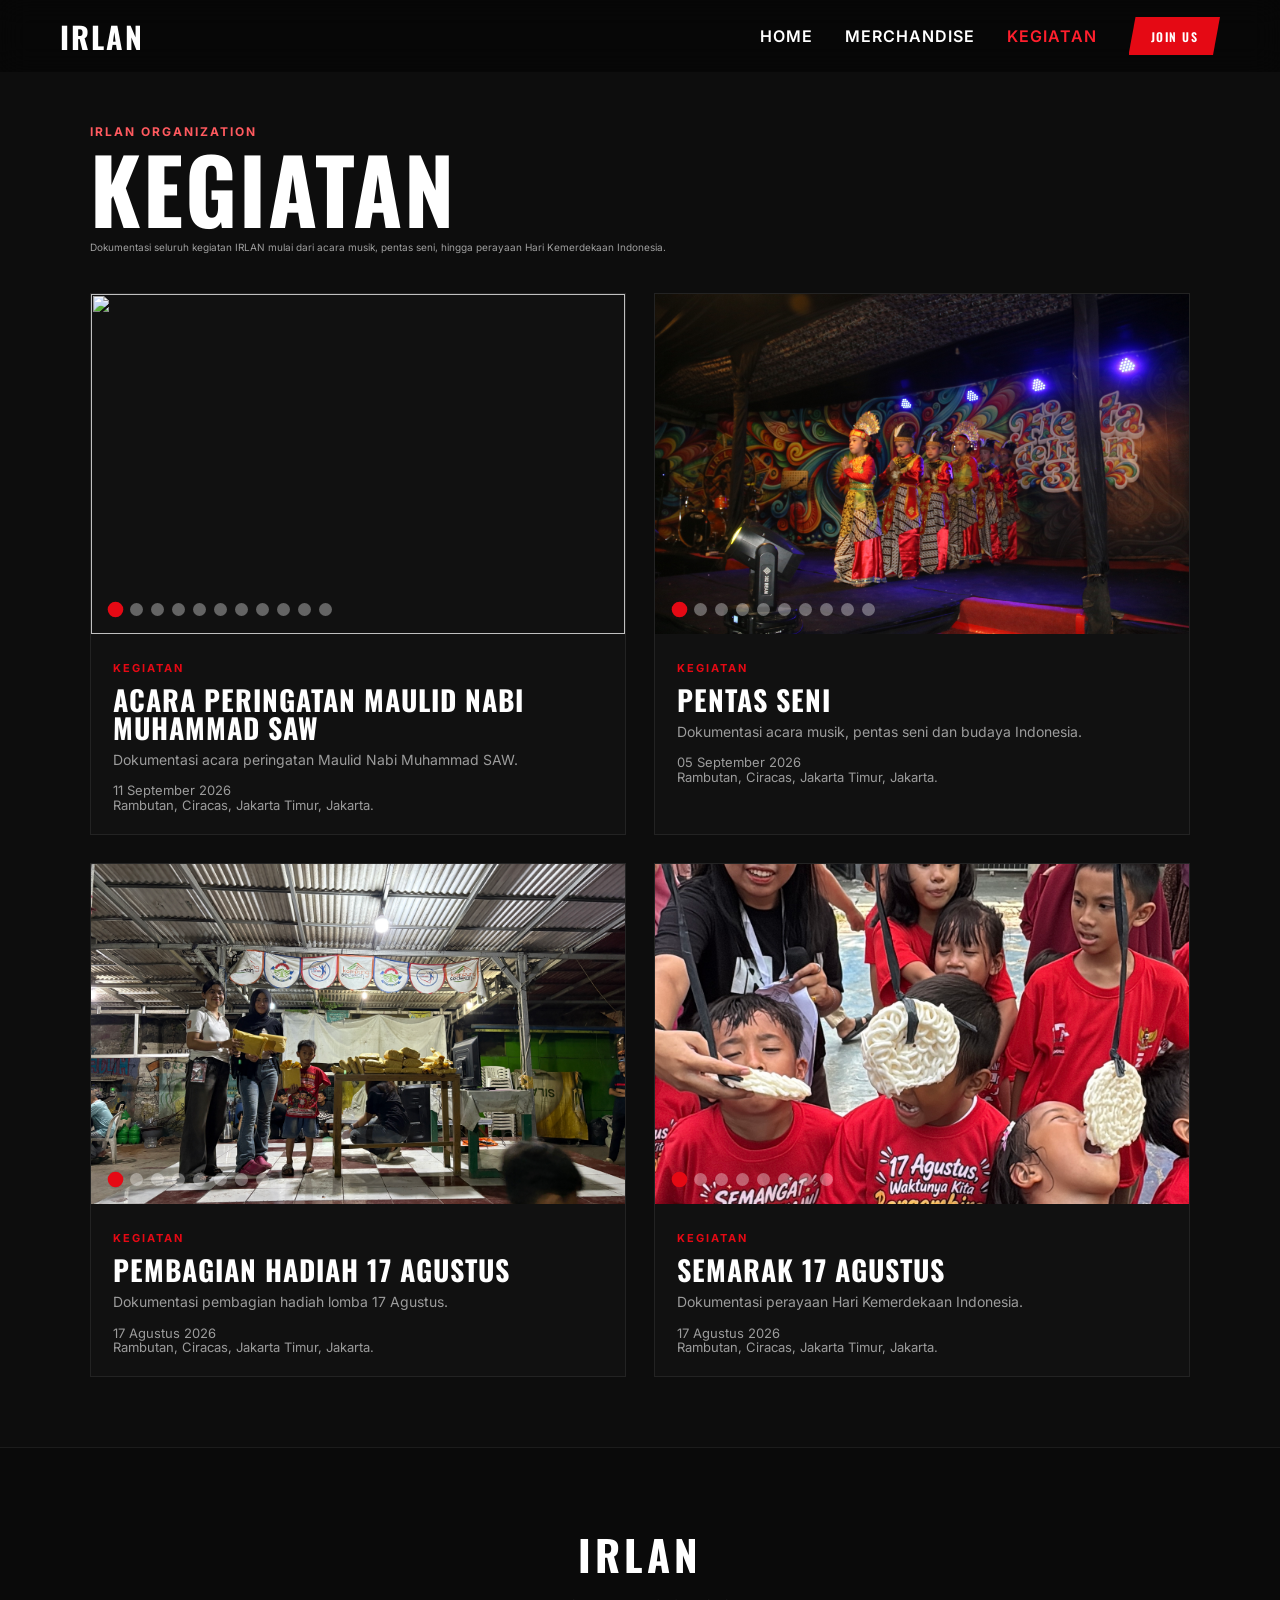
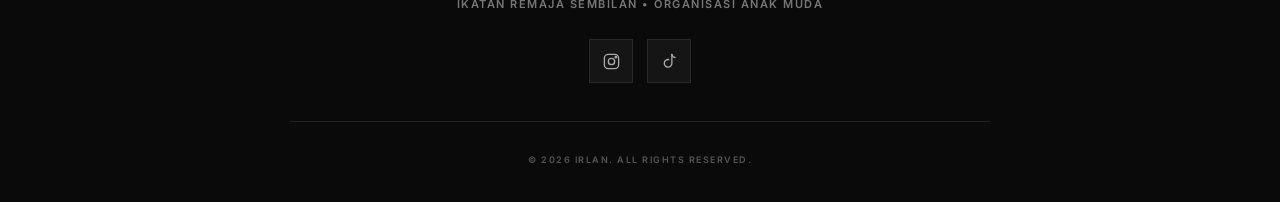
==== commit 1b8e1018: "ac" ====
--- a/activity/index.html
+++ b/activity/index.html
@@ -39,6 +39,56 @@
                     Kemerdekaan Indonesia.</p>
             </div>
             <div class="activity-grid">
+                <!-- ACARA MAULID NABI -->
+                <article class="activity-card">
+                    <div class="activity-slider">
+                        <img src="https://irlan-organization.github.io/org/assets/kegiatan/maulid-nabiS/MAULID 11092026 1.jpg"
+                            class="activity-photo active">
+                        <img src="https://irlan-organization.github.io/org/assets/kegiatan/maulid-nabiS/MAULID 11092026 2.jpg"
+                            class="activity-photo" loading="lazy">
+                        <img src="https://irlan-organization.github.io/org/assets/kegiatan/maulid-nabiS/MAULID 11092026 3.jpg"
+                            class="activity-photo" loading="lazy">
+                        <img src="https://irlan-organization.github.io/org/assets/kegiatan/maulid-nabiS/MAULID 11092026 4.jpg"
+                            class="activity-photo" loading="lazy">
+                        <img src="https://irlan-organization.github.io/org/assets/kegiatan/maulid-nabiS/MAULID 11092026 5.jpg"
+                            class="activity-photo" loading="lazy">
+                        <img src="https://irlan-organization.github.io/org/assets/kegiatan/maulid-nabiS/MAULID 11092026 6.jpg"
+                            class="activity-photo" loading="lazy">
+                        <img src="https://irlan-organization.github.io/org/assets/kegiatan/maulid-nabiS/MAULID 11092026 7.jpg"
+                            class="activity-photo" loading="lazy">
+                        <img src="https://irlan-organization.github.io/org/assets/kegiatan/maulid-nabiS/MAULID 11092026 8.jpg"
+                            class="activity-photo" loading="lazy">
+                        <img src="https://irlan-organization.github.io/org/assets/kegiatan/maulid-nabiS/MAULID 11092026 9.jpg"
+                            class="activity-photo" loading="lazy">
+                        <img src="https://irlan-organization.github.io/org/assets/kegiatan/maulid-nabiS/MAULID 11092026 10.jpg"
+                            class="activity-photo" loading="lazy">
+                        <img src="https://irlan-organization.github.io/org/assets/kegiatan/maulid-nabiS/MAULID 11092026 11.jpg"
+                            class="activity-photo" loading="lazy">
+                        <div class="activity-dots">
+                            <span class="activity-dot active"></span>
+                            <span class="activity-dot"></span>
+                            <span class="activity-dot"></span>
+                            <span class="activity-dot"></span>
+                            <span class="activity-dot"></span>
+                            <span class="activity-dot"></span>
+                            <span class="activity-dot"></span>
+                            <span class="activity-dot"></span>
+                            <span class="activity-dot"></span>
+                            <span class="activity-dot"></span>
+                            <span class="activity-dot"></span>
+                        </div>
+                    </div>
+                    <div class="activity-info">
+                        <span class="activity-category">KEGIATAN</span>
+                        <h3>Acara Peringatan Maulid Nabi Muhammad SAW</h3>
+                        <p>Dokumentasi acara peringatan Maulid Nabi Muhammad SAW.</p>
+                        <div class="activity-meta">
+                            <span>11 September 2026</span>
+                            <span>Rambutan, Ciracas, Jakarta Timur, Jakarta.</span>
+                        </div>
+                    </div>
+                </article>
+
                 <!-- PENTAS SENI -->
                 <article class="activity-card">
                     <div class="activity-slider">
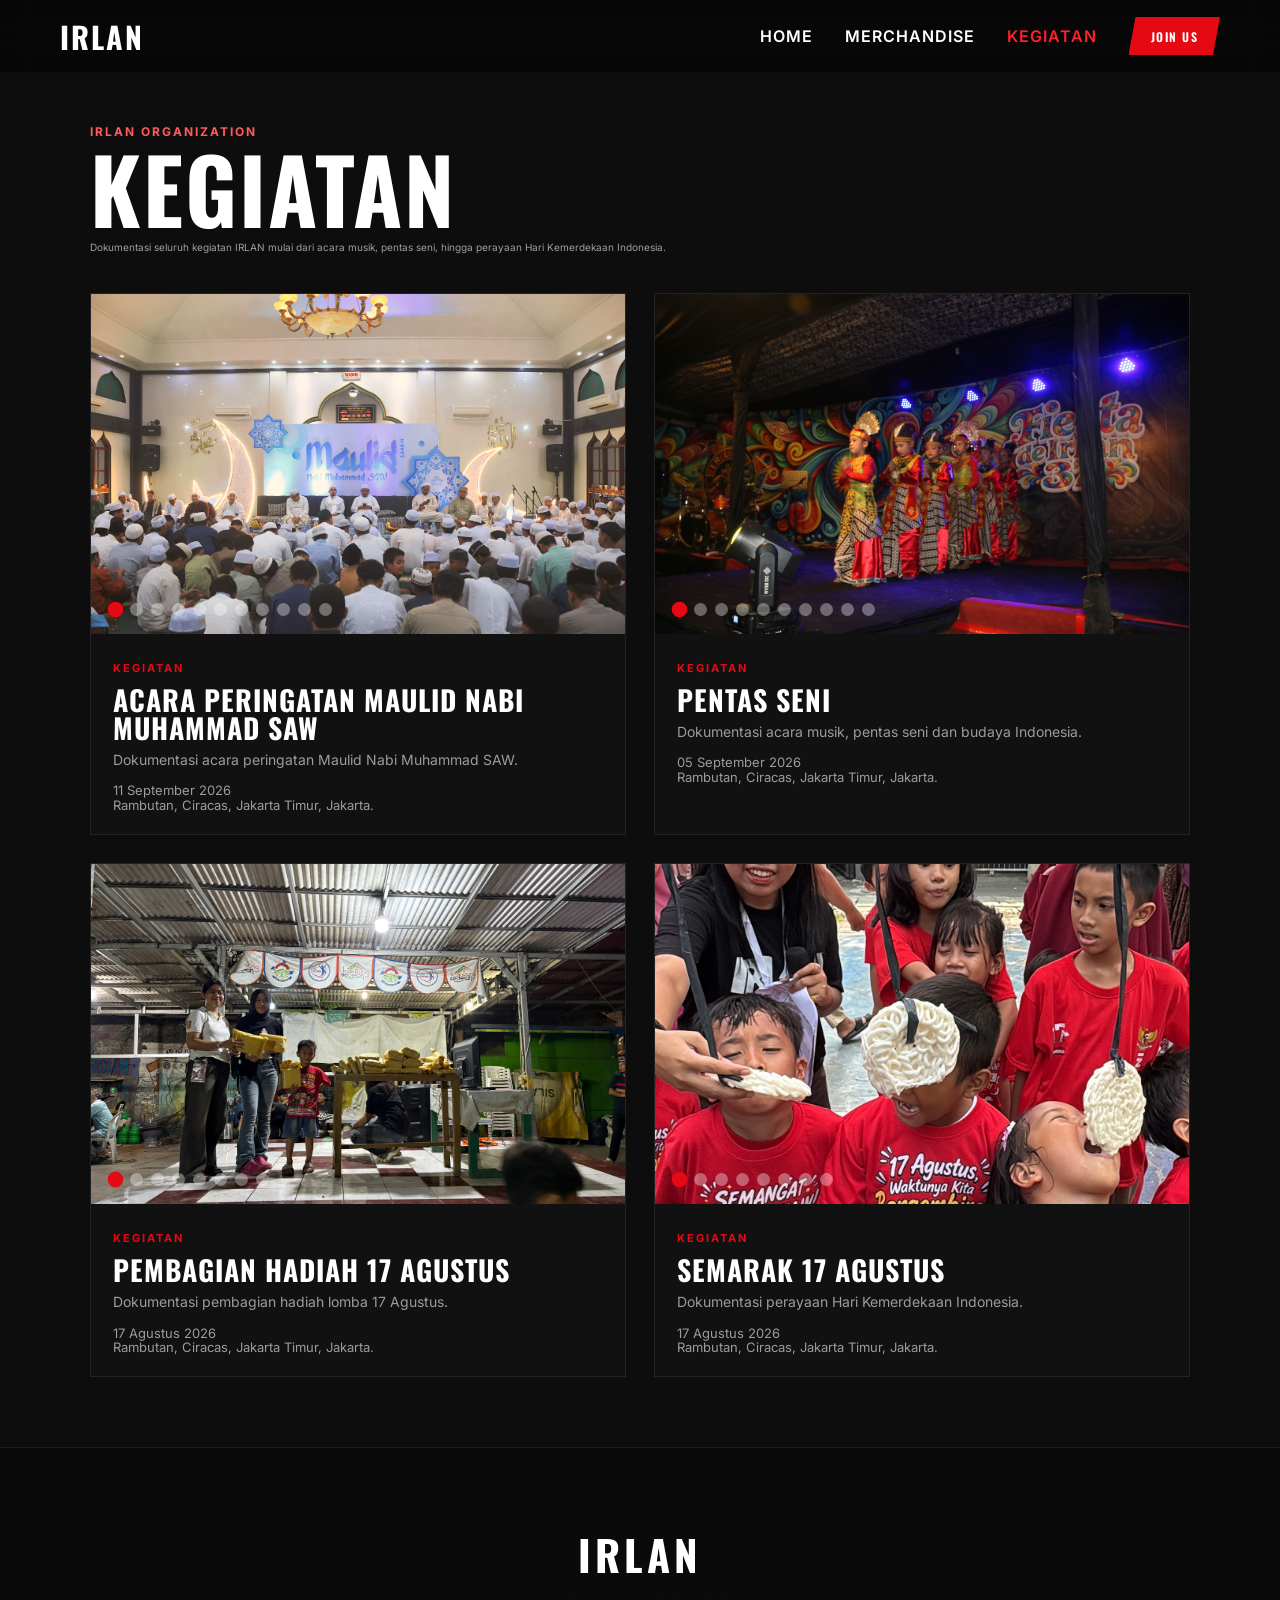
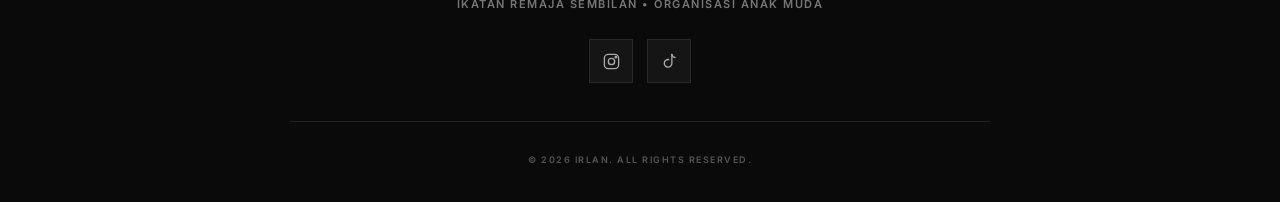
==== commit c6bf6d5d: "acti" ====
--- a/activity/index.html
+++ b/activity/index.html
@@ -42,27 +42,27 @@
                 <!-- ACARA MAULID NABI -->
                 <article class="activity-card">
                     <div class="activity-slider">
-                        <img src="https://irlan-organization.github.io/org/assets/kegiatan/maulid-nabiS/MAULID 11092026 1.jpg"
-                            class="activity-photo active">
-                        <img src="https://irlan-organization.github.io/org/assets/kegiatan/maulid-nabiS/MAULID 11092026 2.jpg"
-                            class="activity-photo" loading="lazy">
-                        <img src="https://irlan-organization.github.io/org/assets/kegiatan/maulid-nabiS/MAULID 11092026 3.jpg"
-                            class="activity-photo" loading="lazy">
-                        <img src="https://irlan-organization.github.io/org/assets/kegiatan/maulid-nabiS/MAULID 11092026 4.jpg"
-                            class="activity-photo" loading="lazy">
-                        <img src="https://irlan-organization.github.io/org/assets/kegiatan/maulid-nabiS/MAULID 11092026 5.jpg"
-                            class="activity-photo" loading="lazy">
-                        <img src="https://irlan-organization.github.io/org/assets/kegiatan/maulid-nabiS/MAULID 11092026 6.jpg"
-                            class="activity-photo" loading="lazy">
-                        <img src="https://irlan-organization.github.io/org/assets/kegiatan/maulid-nabiS/MAULID 11092026 7.jpg"
-                            class="activity-photo" loading="lazy">
-                        <img src="https://irlan-organization.github.io/org/assets/kegiatan/maulid-nabiS/MAULID 11092026 8.jpg"
-                            class="activity-photo" loading="lazy">
-                        <img src="https://irlan-organization.github.io/org/assets/kegiatan/maulid-nabiS/MAULID 11092026 9.jpg"
-                            class="activity-photo" loading="lazy">
-                        <img src="https://irlan-organization.github.io/org/assets/kegiatan/maulid-nabiS/MAULID 11092026 10.jpg"
-                            class="activity-photo" loading="lazy">
-                        <img src="https://irlan-organization.github.io/org/assets/kegiatan/maulid-nabiS/MAULID 11092026 11.jpg"
+                        <img src="https://irlan-organization.github.io/org/assets/kegiatan/maulid-nabi/MAULID 11092026 1.jpg"
+                            class="activity-photo active">
+                        <img src="https://irlan-organization.github.io/org/assets/kegiatan/maulid-nabi/MAULID 11092026 2.jpg"
+                            class="activity-photo" loading="lazy">
+                        <img src="https://irlan-organization.github.io/org/assets/kegiatan/maulid-nabi/MAULID 11092026 3.jpg"
+                            class="activity-photo" loading="lazy">
+                        <img src="https://irlan-organization.github.io/org/assets/kegiatan/maulid-nabi/MAULID 11092026 4.jpg"
+                            class="activity-photo" loading="lazy">
+                        <img src="https://irlan-organization.github.io/org/assets/kegiatan/maulid-nabi/MAULID 11092026 5.jpg"
+                            class="activity-photo" loading="lazy">
+                        <img src="https://irlan-organization.github.io/org/assets/kegiatan/maulid-nabi/MAULID 11092026 6.jpg"
+                            class="activity-photo" loading="lazy">
+                        <img src="https://irlan-organization.github.io/org/assets/kegiatan/maulid-nabi/MAULID 11092026 7.jpg"
+                            class="activity-photo" loading="lazy">
+                        <img src="https://irlan-organization.github.io/org/assets/kegiatan/maulid-nabi/MAULID 11092026 8.jpg"
+                            class="activity-photo" loading="lazy">
+                        <img src="https://irlan-organization.github.io/org/assets/kegiatan/maulid-nabi/MAULID 11092026 9.jpg"
+                            class="activity-photo" loading="lazy">
+                        <img src="https://irlan-organization.github.io/org/assets/kegiatan/maulid-nabi/MAULID 11092026 10.jpg"
+                            class="activity-photo" loading="lazy">
+                        <img src="https://irlan-organization.github.io/org/assets/kegiatan/maulid-nabi/MAULID 11092026 11.jpg"
                             class="activity-photo" loading="lazy">
                         <div class="activity-dots">
                             <span class="activity-dot active"></span>
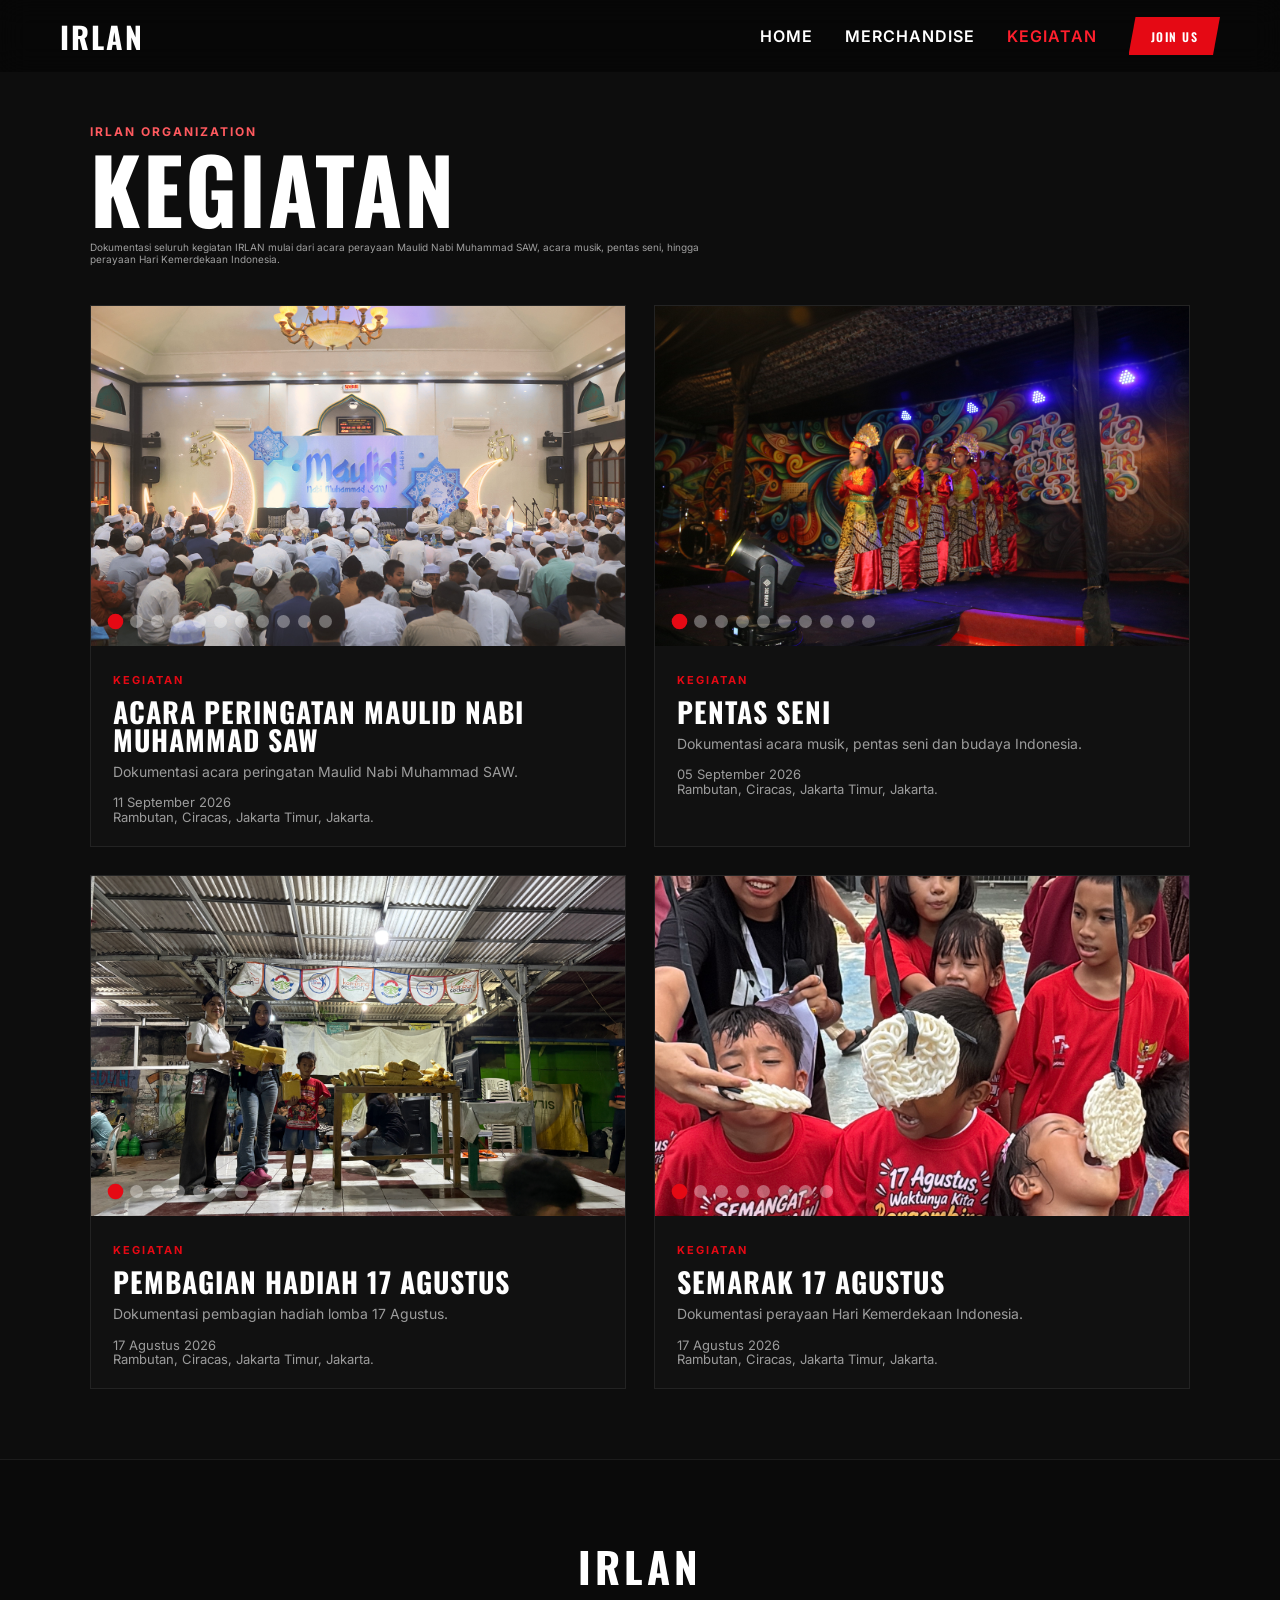
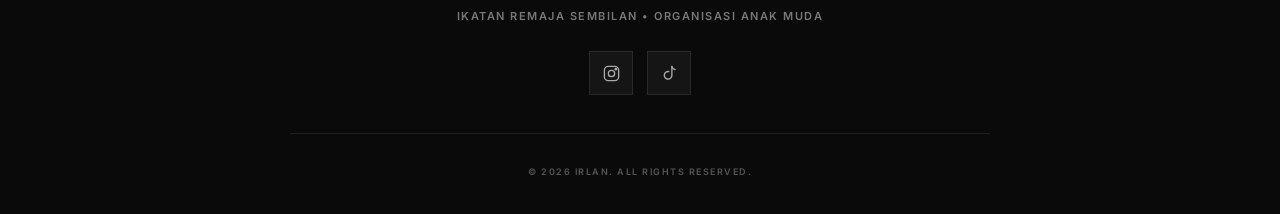
==== commit 24f92ff3: "acti" ====
--- a/activity/index.html
+++ b/activity/index.html
@@ -35,8 +35,8 @@
             <div class="page-title">
                 <span>IRLAN ORGANIZATION</span>
                 <h1>KEGIATAN</h1>
-                <p>Dokumentasi seluruh kegiatan IRLAN mulai dari acara musik, pentas seni, hingga perayaan Hari
-                    Kemerdekaan Indonesia.</p>
+                <p>Dokumentasi seluruh kegiatan IRLAN mulai dari acara perayaan Maulid Nabi Muhammad SAW, acara musik,
+                    pentas seni, hingga perayaan Hari Kemerdekaan Indonesia.</p>
             </div>
             <div class="activity-grid">
                 <!-- ACARA MAULID NABI -->
